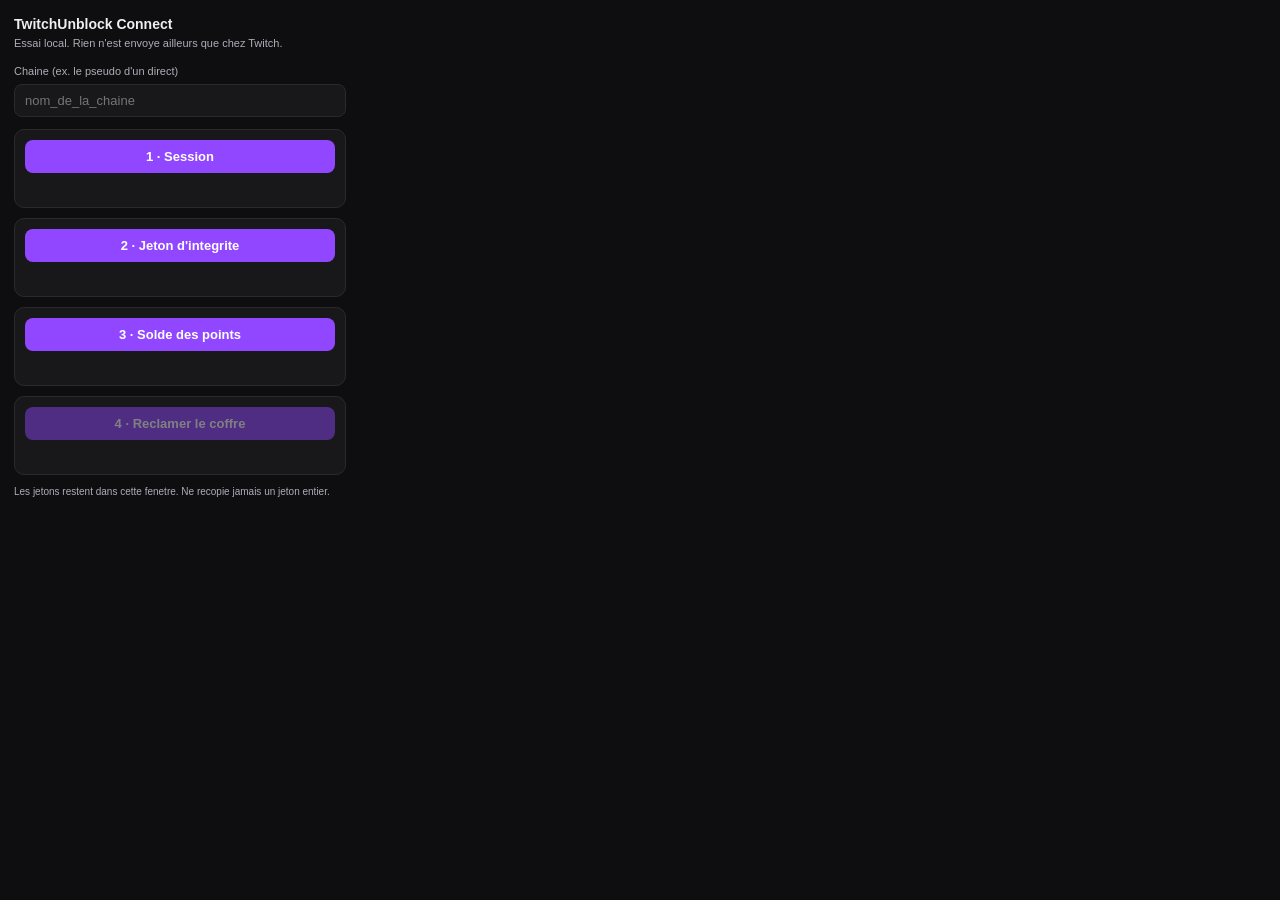
==== extension/popup.html @ 9523d10d "Extension : essai (etape 0) de TwitchUnblock Connect Essai decisif d'une extension Manifest V3 (un s" ====
<!doctype html>
<!--
  Fenetre (popup) de l'essai « TwitchUnblock Connect ».
  Un champ « chaine » + quatre boutons. Chaque bouton ecrit son resultat
  dans sa propre ligne (OK vert / echec rouge). Aucun jeton n'est jamais
  affiche en clair : au plus ses 4 premiers caracteres et sa longueur.
  Tout le code est dans popup.js (pas de script en ligne : la CSP MV3 l'interdit).
-->
<html lang="fr">
<head>
  <meta charset="utf-8">
  <meta name="viewport" content="width=device-width, initial-scale=1">
  <title>TwitchUnblock Connect</title>
  <style>
    :root {
      --bg: #0e0e10;
      --card: #18181b;
      --line: #2a2a2d;
      --fg: #efeff1;
      --muted: #adadb8;
      --accent: #9147ff;
      --ok: #00c389;
      --err: #ff5b5b;
    }
    * { box-sizing: border-box; }
    body {
      width: 360px;
      margin: 0;
      padding: 14px;
      background: var(--bg);
      color: var(--fg);
      font: 13px/1.45 -apple-system, "Segoe UI", Roboto, Helvetica, Arial, sans-serif;
    }
    h1 { font-size: 14px; margin: 0 0 2px; }
    .sub { color: var(--muted); font-size: 11px; margin: 0 0 12px; }
    label { display: block; color: var(--muted); font-size: 11px; margin: 0 0 4px; }
    input[type=text] {
      width: 100%;
      padding: 8px 10px;
      border: 1px solid var(--line);
      border-radius: 8px;
      background: var(--card);
      color: var(--fg);
      font-size: 13px;
      margin-bottom: 12px;
    }
    .step { border: 1px solid var(--line); border-radius: 10px; padding: 10px; margin-bottom: 10px; background: var(--card); }
    button {
      width: 100%;
      padding: 9px 10px;
      border: 0;
      border-radius: 8px;
      background: var(--accent);
      color: #fff;
      font-size: 13px;
      font-weight: 600;
      cursor: pointer;
    }
    button:hover { filter: brightness(1.08); }
    button:disabled { opacity: .45; cursor: not-allowed; }
    .result {
      margin-top: 8px;
      font-size: 12px;
      white-space: pre-wrap;
      word-break: break-word;
      color: var(--muted);
      min-height: 16px;
    }
    .result.ok { color: var(--ok); }
    .result.err { color: var(--err); }
    .result.busy { color: var(--muted); font-style: italic; }
    footer { color: var(--muted); font-size: 10px; margin-top: 4px; }
  </style>
</head>
<body>
  <h1>TwitchUnblock Connect</h1>
  <p class="sub">Essai local. Rien n'est envoye ailleurs que chez Twitch.</p>

  <label for="channel">Chaine (ex. le pseudo d'un direct)</label>
  <input type="text" id="channel" placeholder="nom_de_la_chaine" autocomplete="off" spellcheck="false">

  <div class="step">
    <button id="btn-session">1 · Session</button>
    <div class="result" id="res-session"></div>
  </div>

  <div class="step">
    <button id="btn-integrity">2 · Jeton d'integrite</button>
    <div class="result" id="res-integrity"></div>
  </div>

  <div class="step">
    <button id="btn-balance">3 · Solde des points</button>
    <div class="result" id="res-balance"></div>
  </div>

  <div class="step">
    <button id="btn-claim" disabled>4 · Reclamer le coffre</button>
    <div class="result" id="res-claim"></div>
  </div>

  <footer>Les jetons restent dans cette fenetre. Ne recopie jamais un jeton entier.</footer>

  <script src="popup.js"></script>
</body>
</html>
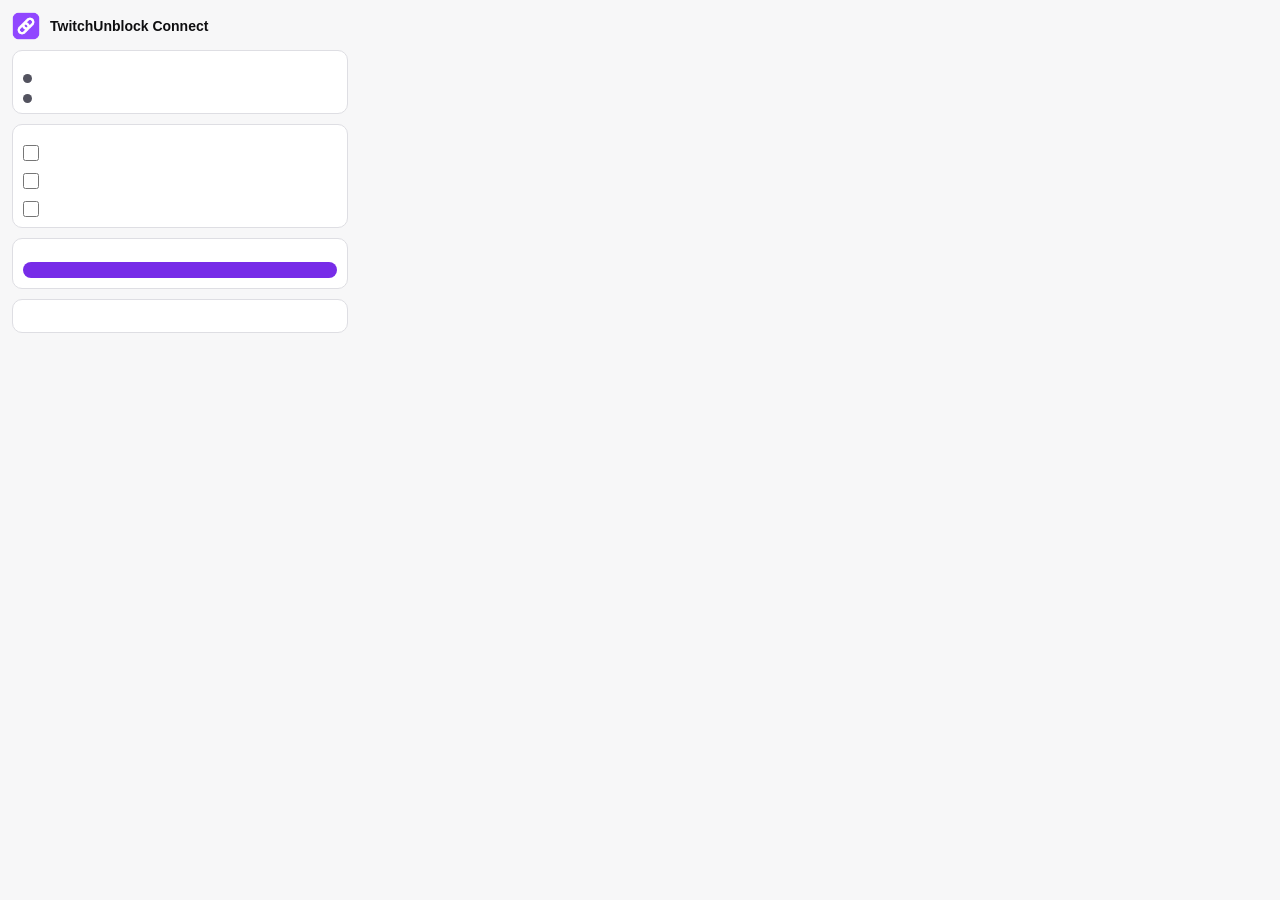
==== commit 8bbabefe: "Extension : TwitchUnblock Connect, étape 1 (pont avec le site) L'essai de l'étape 0 a montré, sous B" ====
--- a/extension/popup.html
+++ b/extension/popup.html
@@ -1,12 +1,12 @@
 <!doctype html>
 <!--
-  Fenetre (popup) de l'essai « TwitchUnblock Connect ».
-  Un champ « chaine » + quatre boutons. Chaque bouton ecrit son resultat
-  dans sa propre ligne (OK vert / echec rouge). Aucun jeton n'est jamais
-  affiche en clair : au plus ses 4 premiers caracteres et sa longueur.
-  Tout le code est dans popup.js (pas de script en ligne : la CSP MV3 l'interdit).
+  Fenêtre de TwitchUnblock Connect : état de la session, jeton d'intégrité,
+  les trois réglages, un diagnostic et une courte note de sécurité.
+  Textes dans _locales (remplis par popup.js). Aucun jeton n'est affiché en
+  clair : au plus ses 4 premiers caractères et sa longueur.
+  Pas de script en ligne (interdit par la CSP des extensions MV3).
 -->
-<html lang="fr">
+<html lang="en">
 <head>
   <meta charset="utf-8">
   <meta name="viewport" content="width=device-width, initial-scale=1">
@@ -15,39 +15,54 @@
     :root {
       --bg: #0e0e10;
       --card: #18181b;
-      --line: #2a2a2d;
+      --line: #2f2f35;
       --fg: #efeff1;
       --muted: #adadb8;
       --accent: #9147ff;
       --ok: #00c389;
+      --warn: #ffb31a;
       --err: #ff5b5b;
+    }
+    @media (prefers-color-scheme: light) {
+      :root {
+        --bg: #f7f7f8;
+        --card: #ffffff;
+        --line: #dedee3;
+        --fg: #0e0e10;
+        --muted: #53535f;
+        --accent: #772ce8;
+        --ok: #00805a;
+        --warn: #a66b00;
+        --err: #d42c2c;
+      }
     }
     * { box-sizing: border-box; }
     body {
       width: 360px;
       margin: 0;
-      padding: 14px;
+      padding: 12px;
       background: var(--bg);
       color: var(--fg);
       font: 13px/1.45 -apple-system, "Segoe UI", Roboto, Helvetica, Arial, sans-serif;
     }
-    h1 { font-size: 14px; margin: 0 0 2px; }
-    .sub { color: var(--muted); font-size: 11px; margin: 0 0 12px; }
-    label { display: block; color: var(--muted); font-size: 11px; margin: 0 0 4px; }
-    input[type=text] {
+    header { display: flex; align-items: center; gap: 10px; margin-bottom: 10px; }
+    header img { width: 28px; height: 28px; border-radius: 6px; }
+    h1 { font-size: 14px; margin: 0; }
+    h2 { font-size: 12px; margin: 0 0 8px; color: var(--muted); font-weight: 600; text-transform: uppercase; letter-spacing: .04em; }
+    .sub { color: var(--muted); font-size: 11px; margin: 0; }
+    .card { border: 1px solid var(--line); border-radius: 10px; padding: 10px; margin-bottom: 10px; background: var(--card); }
+    .card.warn { border-color: var(--warn); }
+    .row { display: flex; align-items: flex-start; gap: 8px; }
+    .row + .row { margin-top: 6px; }
+    .dot { flex: none; width: 9px; height: 9px; border-radius: 50%; margin-top: 5px; background: var(--muted); }
+    .dot.ok { background: var(--ok); }
+    .dot.err { background: var(--err); }
+    .dot.warn { background: var(--warn); }
+    .muted { color: var(--muted); }
+    .small { font-size: 12px; }
+    button {
       width: 100%;
       padding: 8px 10px;
-      border: 1px solid var(--line);
-      border-radius: 8px;
-      background: var(--card);
-      color: var(--fg);
-      font-size: 13px;
-      margin-bottom: 12px;
-    }
-    .step { border: 1px solid var(--line); border-radius: 10px; padding: 10px; margin-bottom: 10px; background: var(--card); }
-    button {
-      width: 100%;
-      padding: 9px 10px;
       border: 0;
       border-radius: 8px;
       background: var(--accent);
@@ -57,49 +72,78 @@
       cursor: pointer;
     }
     button:hover { filter: brightness(1.08); }
-    button:disabled { opacity: .45; cursor: not-allowed; }
+    button:disabled { opacity: .5; cursor: progress; }
+    button.secondary { background: transparent; color: var(--accent); border: 1px solid var(--line); margin-top: 8px; }
+    label.toggle { display: flex; gap: 10px; align-items: flex-start; cursor: pointer; }
+    label.toggle + label.toggle { margin-top: 10px; }
+    label.toggle input { margin: 2px 0 0; width: 16px; height: 16px; accent-color: var(--accent); flex: none; }
+    label.toggle b { display: block; font-weight: 600; }
+    label.toggle small { display: block; color: var(--muted); font-size: 11px; }
     .result {
-      margin-top: 8px;
-      font-size: 12px;
+      margin: 8px 0 0;
+      font: 12px/1.45 ui-monospace, Consolas, "SFMono-Regular", Menlo, monospace;
       white-space: pre-wrap;
       word-break: break-word;
       color: var(--muted);
-      min-height: 16px;
     }
+    .result:empty { display: none; }
     .result.ok { color: var(--ok); }
     .result.err { color: var(--err); }
-    .result.busy { color: var(--muted); font-style: italic; }
-    footer { color: var(--muted); font-size: 10px; margin-top: 4px; }
+    footer { color: var(--muted); font-size: 11px; text-align: center; }
+    [hidden] { display: none !important; }
   </style>
 </head>
 <body>
-  <h1>TwitchUnblock Connect</h1>
-  <p class="sub">Essai local. Rien n'est envoye ailleurs que chez Twitch.</p>
+  <header>
+    <img src="icons/icon-48.png" alt="">
+    <div>
+      <h1 data-i18n="extName">TwitchUnblock Connect</h1>
+      <p class="sub" data-i18n="subtitle"></p>
+    </div>
+  </header>
 
-  <label for="channel">Chaine (ex. le pseudo d'un direct)</label>
-  <input type="text" id="channel" placeholder="nom_de_la_chaine" autocomplete="off" spellcheck="false">
+  <section class="card" aria-live="polite">
+    <h2 data-i18n="stateTitle"></h2>
+    <div class="row"><span class="dot" id="session-dot"></span><span id="session-text"></span></div>
+    <div class="row"><span class="dot" id="integrity-dot"></span><span id="integrity-text" class="small"></span></div>
+    <button type="button" class="secondary" id="open-twitch" data-i18n="openTwitch" hidden></button>
+  </section>
 
-  <div class="step">
-    <button id="btn-session">1 · Session</button>
-    <div class="result" id="res-session"></div>
-  </div>
+  <section class="card warn" id="perms" hidden>
+    <p class="small" data-i18n="permsMissing"></p>
+    <button type="button" id="grant" data-i18n="permsGrant"></button>
+    <p class="small muted" id="perms-hint" data-i18n="permsHint" hidden></p>
+  </section>
 
-  <div class="step">
-    <button id="btn-integrity">2 · Jeton d'integrite</button>
-    <div class="result" id="res-integrity"></div>
-  </div>
+  <section class="card">
+    <h2 data-i18n="settingsTitle"></h2>
+    <label class="toggle">
+      <input type="checkbox" id="set-siteEnabled">
+      <span><b data-i18n="setSite"></b><small data-i18n="setSiteHelp"></small></span>
+    </label>
+    <label class="toggle">
+      <input type="checkbox" id="set-autoClaim">
+      <span><b data-i18n="setClaim"></b><small data-i18n="setClaimHelp"></small></span>
+    </label>
+    <label class="toggle">
+      <input type="checkbox" id="set-allowSpend">
+      <span><b data-i18n="setSpend"></b><small data-i18n="setSpendHelp"></small></span>
+    </label>
+  </section>
 
-  <div class="step">
-    <button id="btn-balance">3 · Solde des points</button>
-    <div class="result" id="res-balance"></div>
-  </div>
+  <section class="card">
+    <h2 data-i18n="diagTitle"></h2>
+    <button type="button" id="diag" data-i18n="diagButton"></button>
+    <pre class="result" id="diag-session"></pre>
+    <pre class="result" id="diag-integrity"></pre>
+  </section>
 
-  <div class="step">
-    <button id="btn-claim" disabled>4 · Reclamer le coffre</button>
-    <div class="result" id="res-claim"></div>
-  </div>
+  <section class="card">
+    <h2 data-i18n="securityTitle"></h2>
+    <p class="small muted" data-i18n="securityText"></p>
+  </section>
 
-  <footer>Les jetons restent dans cette fenetre. Ne recopie jamais un jeton entier.</footer>
+  <footer id="version"></footer>
 
   <script src="popup.js"></script>
 </body>
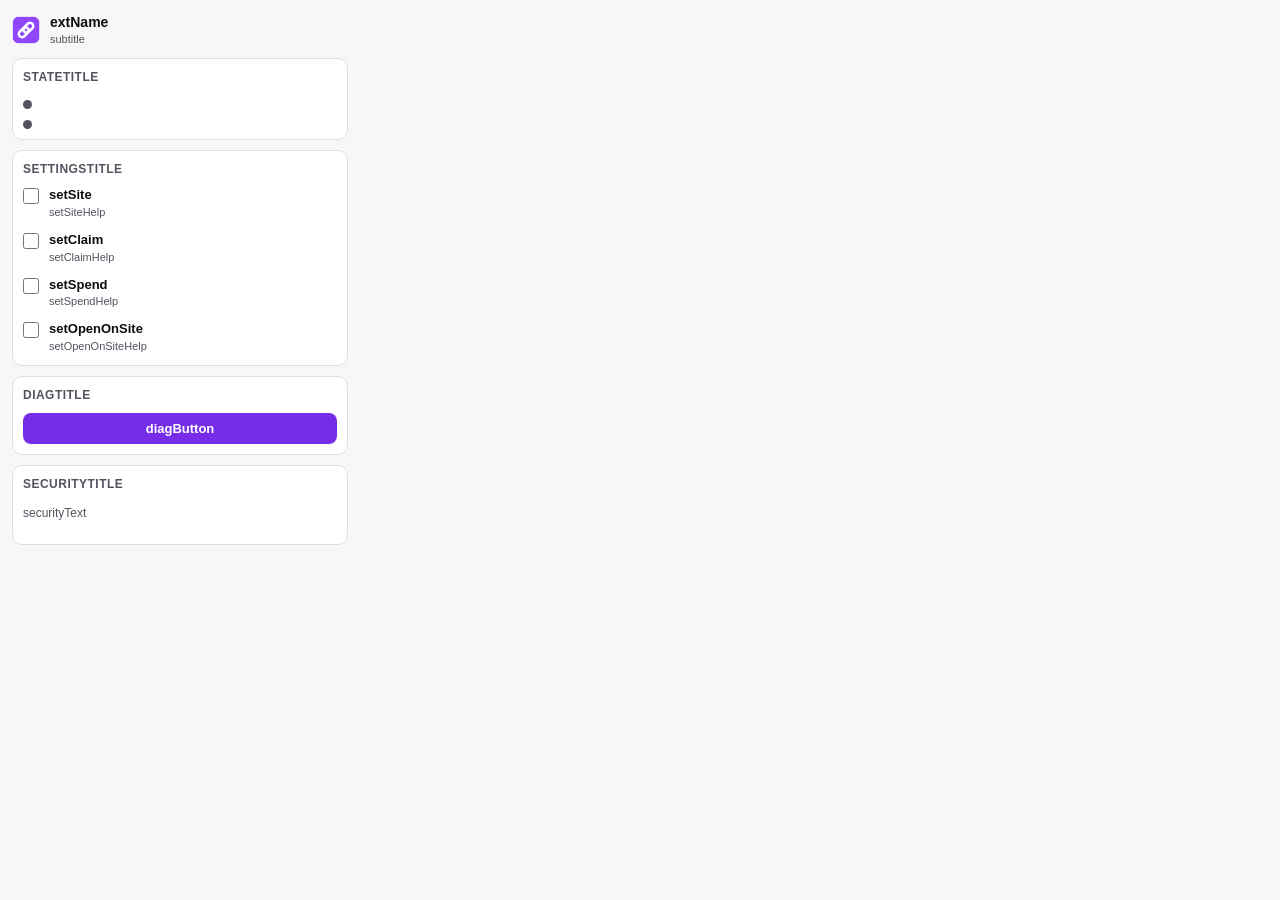
==== commit 9176314c: "Chat en plein écran à gauche ou dans un coin, historique sans chaînes, lives en liste dans les catég" ====
--- a/extension/popup.html
+++ b/extension/popup.html
@@ -129,6 +129,10 @@
       <input type="checkbox" id="set-allowSpend">
       <span><b data-i18n="setSpend"></b><small data-i18n="setSpendHelp"></small></span>
     </label>
+    <label class="toggle">
+      <input type="checkbox" id="set-openOnSite">
+      <span><b data-i18n="setOpenOnSite"></b><small data-i18n="setOpenOnSiteHelp"></small></span>
+    </label>
   </section>
 
   <section class="card">
